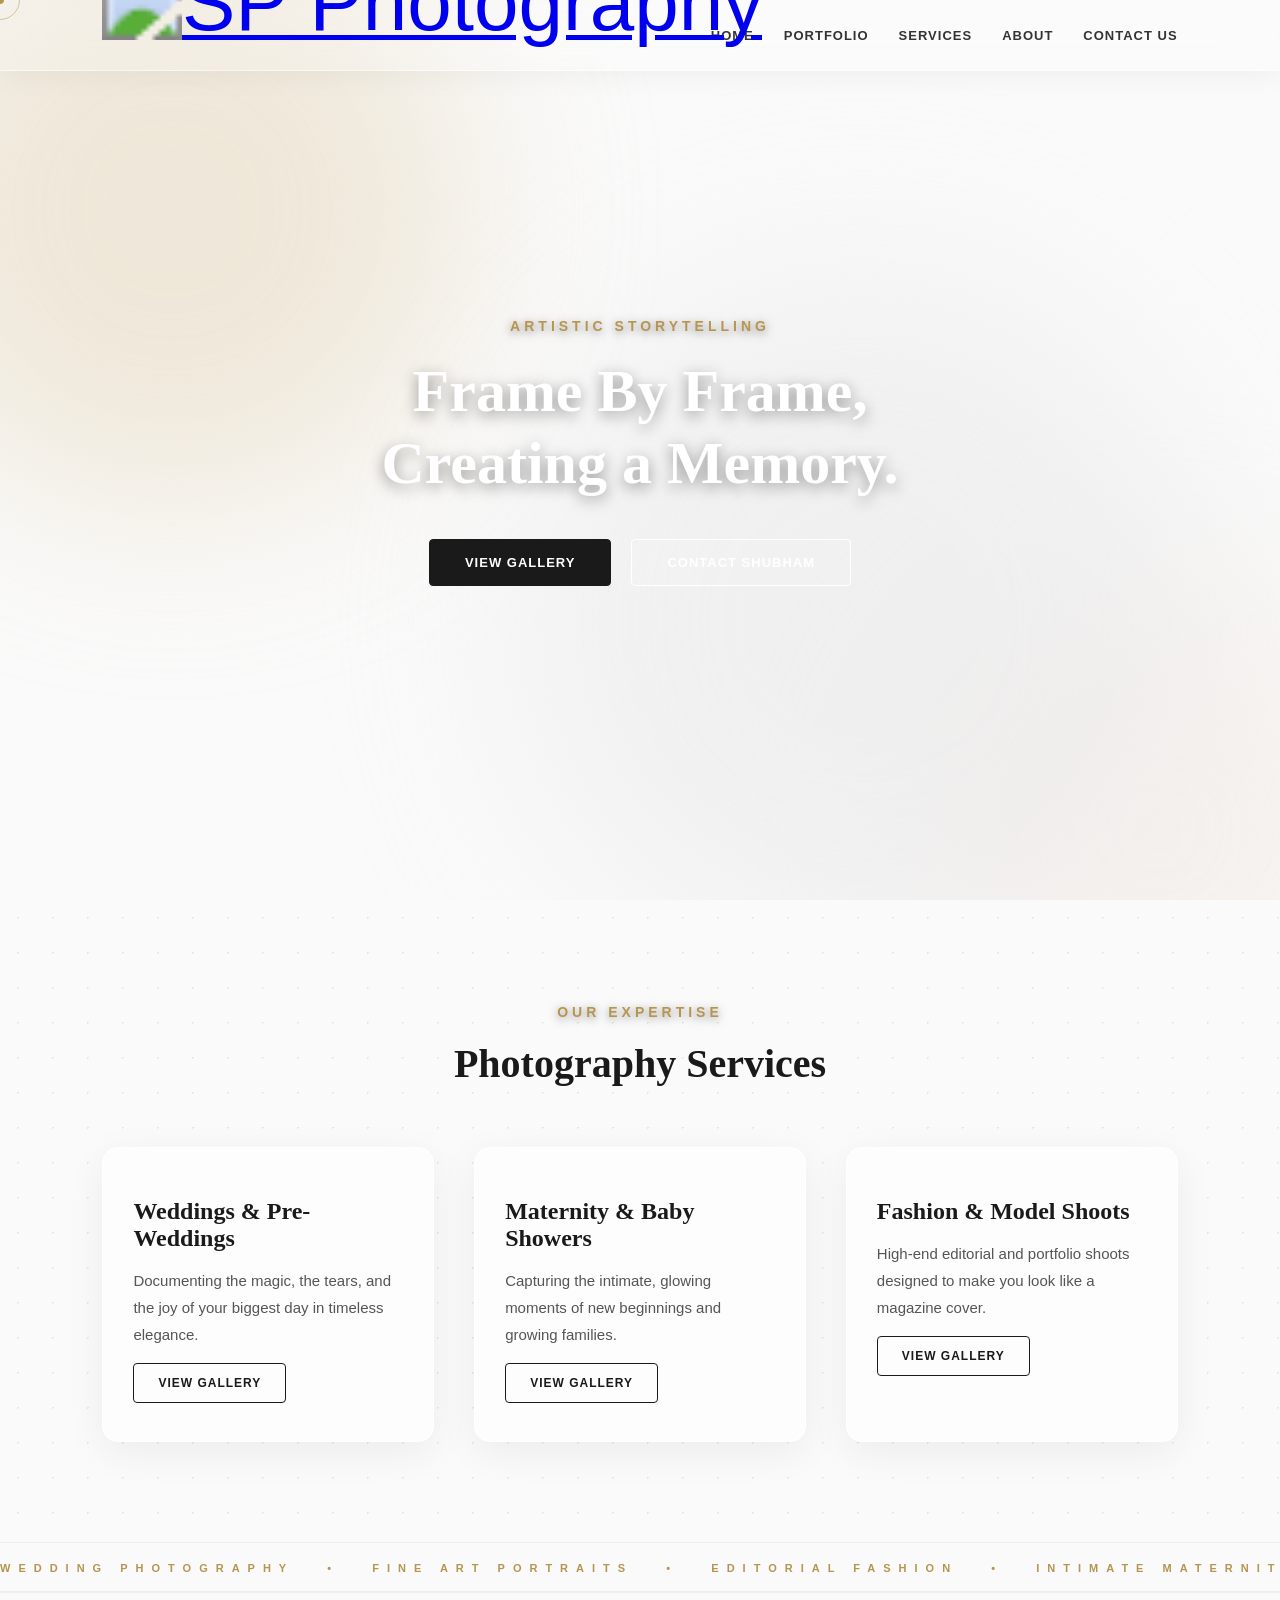
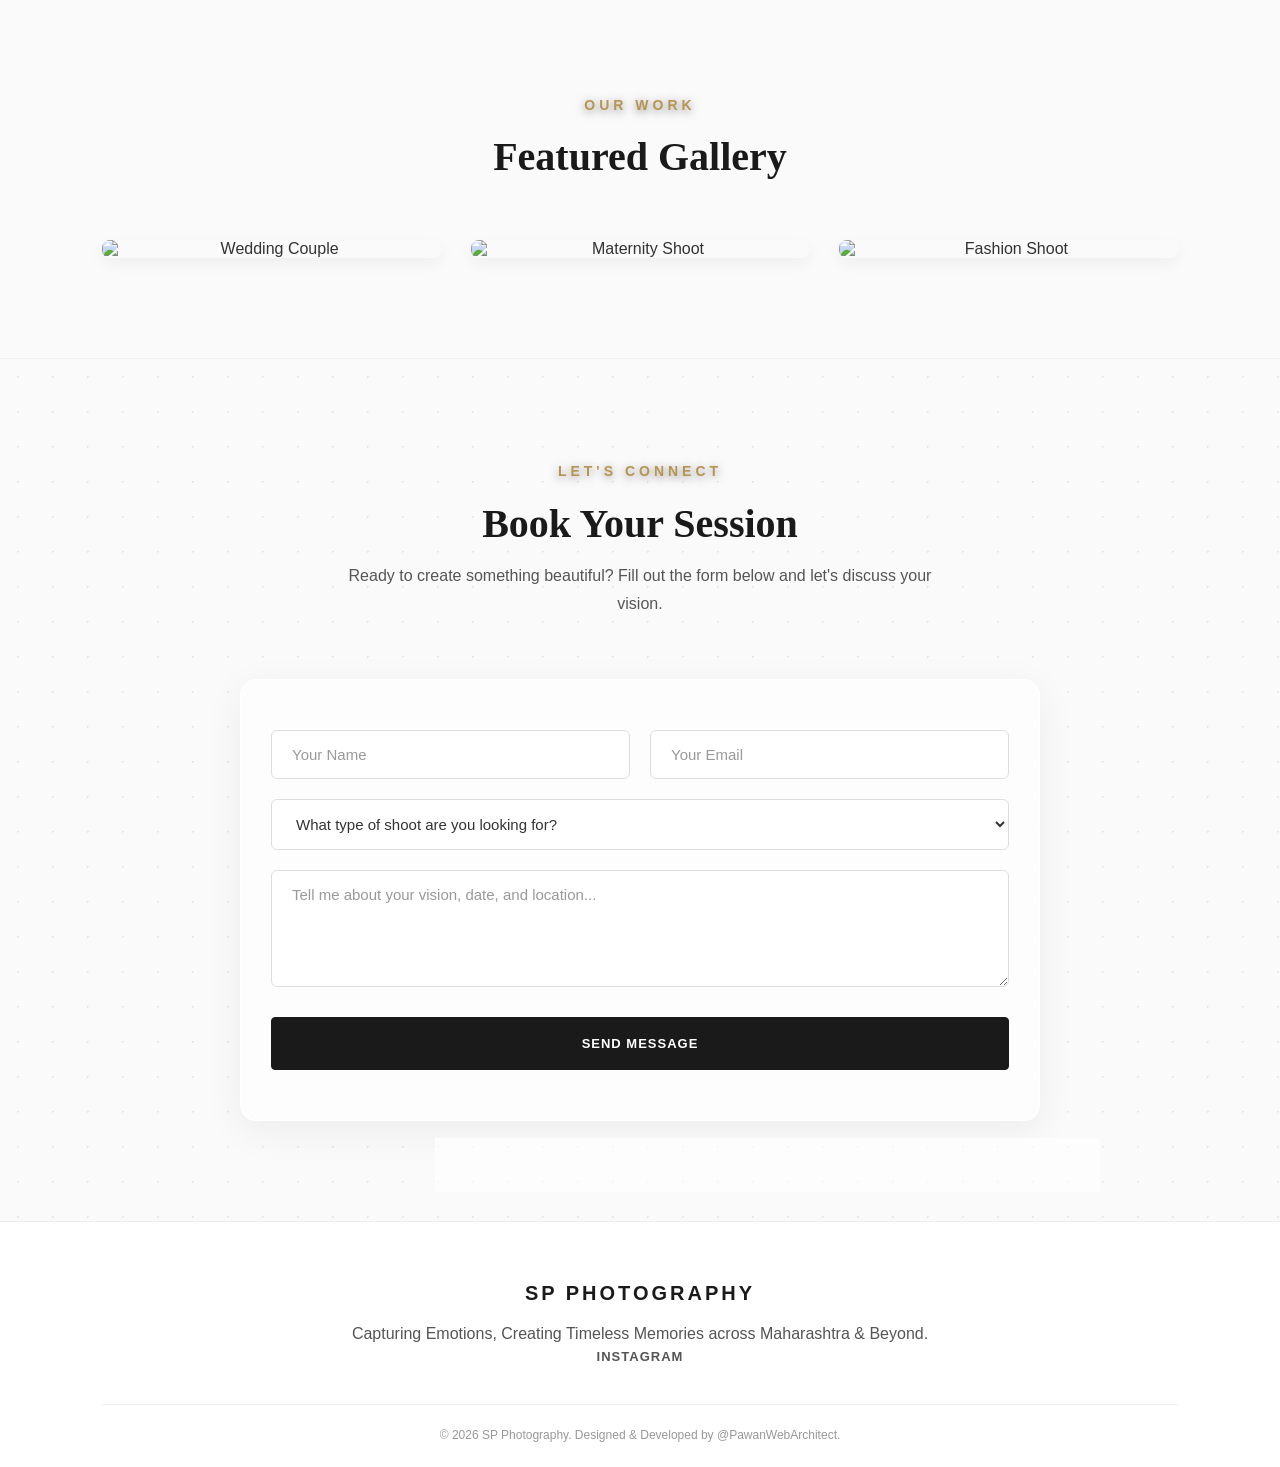
==== index.html @ e97553b1 "Add files via upload" ====
<!DOCTYPE html>
<html lang="en">
<head>
  <meta charset="UTF-8">
  <meta name="viewport" content="width=device-width, initial-scale=1.0">
  <title>SP Photography | Capturing Timeless Memories</title>

  
  <link rel="stylesheet" href="css/style.css">
</head>
<body>
    <div class="cursor-dot"></div>
    <div class="cursor-outline"></div>
    <div class="mesh-bg">
    <div class="blob color-1"></div>
    <div class="blob color-2"></div>
    <div class="blob color-3"></div>
  </div>
  <header class="hero-section">



    
<nav class="navbar">
      
      <a href="index.html" class="logo">
        <img src="/assets/images/hero/logo.png" alt="SP Photography" class="nav-logo">
      </a>

      <div class="hamburger">
        <span class="bar"></span>
        <span class="bar"></span>
        <span class="bar"></span>
      </div>
      <ul class="nav-links">
        <li><a href="#home">Home</a></li>
        <li><a href="/portfolio.html">Portfolio</a></li>
        <li><a href="#services">Services</a></li>
        <li><a href="/about.html">About</a></li>
        <li><a href="#contact" class="nav-contact-btn">Contact Us</a></li>
      </ul>
    </nav>

    <div class="hero-content">
      <p class="subtitle">Artistic Storytelling</p>
      <h1 class="hero-title">Frame By Frame,<br>Creating a Memory.</h1>
      <div class="hero-buttons">
        <a href="#portfolio" class="btn btn-primary">View Gallery</a>
        <a href="#contact" class="btn btn-outline">Contact Shubham</a>
      </div>
    </div>
  </header>
  <section id="services" class="services-section">
    <div class="section-heading">
      <p class="subtitle">Our Expertise</p>
      <h2>Photography Services</h2>
    </div>

    <div class="services-grid">
      <div class="glass-card service-card">
        <h3>Weddings & Pre-Weddings</h3>
        <p>Documenting the magic, the tears, and the joy of your biggest day in timeless elegance.</p>
        <a href="#portfolio" class="btn btn-outline small-btn">View Gallery</a>
      </div>

      <div class="glass-card service-card">
        <h3>Maternity & Baby Showers</h3>
        <p>Capturing the intimate, glowing moments of new beginnings and growing families.</p>
        <a href="#portfolio" class="btn btn-outline small-btn">View Gallery</a>
      </div>

      <div class="glass-card service-card">
        <h3>Fashion & Model Shoots</h3>
        <p>High-end editorial and portfolio shoots designed to make you look like a magazine cover.</p>
        <a href="#portfolio" class="btn btn-outline small-btn">View Gallery</a>
      </div>
    </div>
  </section>
  <div class="marquee-container">
    <div class="marquee-content">
      <span>WEDDING PHOTOGRAPHY &nbsp; • &nbsp; FINE ART PORTRAITS &nbsp; • &nbsp; EDITORIAL FASHION &nbsp; • &nbsp; INTIMATE MATERNITY &nbsp; • &nbsp; </span>
      <span>WEDDING PHOTOGRAPHY &nbsp; • &nbsp; FINE ART PORTRAITS &nbsp; • &nbsp; EDITORIAL FASHION &nbsp; • &nbsp; INTIMATE MATERNITY &nbsp; • &nbsp; </span>
    </div>
  </div>
  <section id="portfolio" class="portfolio-section">
    <div class="section-heading">
      <p class="subtitle">Our Work</p>
      <h2>Featured Gallery</h2>
    </div>

    <div class="masonry-grid">
      
      <div class="masonry-item">
        <img src="/assets/images/weddings/77.webp" alt="Wedding Couple">
        <div class="glass-overlay"><span>Weddings</span></div>
      </div>

      <div class="masonry-item">
        <img src="assets/images/maternity/15.webp" alt="Maternity Shoot">
        <div class="glass-overlay"><span>Maternity</span></div>
      </div>

      <div class="masonry-item">
        <img src="assets/images/models/213.webp" alt="Fashion Shoot">
        <div class="glass-overlay"><span>Fashion</span></div>
      </div>
      
      </div>
  </section>
  <section id="contact" class="contact-section">
    <div class="section-heading">
      <p class="subtitle">Let's Connect</p>
      <h2>Book Your Session</h2>
      <p style="text-align: center; max-width: 600px; margin: 0 auto 40px auto;">
        Ready to create something beautiful? Fill out the form below and let's discuss your vision.
      </p>
    </div>

    <div class="contact-container glass-card">
      <form action="#" class="contact-form">
        <div class="input-group">
          <input type="text" placeholder="Your Name" required>
          <input type="email" placeholder="Your Email" required>
        </div>
        
        <select required class="custom-select">
          <option value="" disabled selected>What type of shoot are you looking for?</option>
          <option value="wedding">Wedding / Pre-Wedding</option>
          <option value="maternity">Maternity / Baby Shower</option>
          <option value="fashion">Fashion / Modeling</option>
          <option value="other">Other Event</option>
        </select>
        
        <textarea rows="5" placeholder="Tell me about your vision, date, and location..." required></textarea>
        
        <button type="submit" class="btn btn-primary submit-btn">Send Message</button>
      </form>
    </div>
  </section>
  <footer class="footer">
    <div class="footer-content">
      <div class="footer-logo">SP PHOTOGRAPHY</div>
      <p>Capturing Emotions, Creating Timeless Memories across Maharashtra & Beyond.</p>
      
      <div class="social-links">
        <a href="https://www.instagram.com/_s.p_photography_films/" target="_blank">Instagram</a>

      </div>
    </div>
    <div class="footer-bottom">
      <p>&copy; 2026 SP Photography. Designed & Developed by @PawanWebArchitect.</p>
    </div>
  </footer>
  <script src="js/script.js"></script>

</body>
</html>
---- css/style.css ----
/* --- OFFLINE FONTS --- */
@font-face {
  font-family: 'Montserrat';
  src: url('/assets/fonts/Montserrat-Regular.ttf') format('truetype');
  font-weight: 400; font-style: normal; font-display: swap; 
}
@font-face {
  font-family: 'Montserrat';
  src: url('/assets/fonts/Montserrat-Bold.ttf') format('truetype');
  font-weight: 700; font-style: normal; font-display: swap;
}
@font-face {
  font-family: 'Playfair Display';
  src: url('/assets/fonts/PlayfairDisplay-Bold.ttf') format('truetype');
  font-weight: 700; font-style: normal; font-display: swap;
}

/* =========================================
   BASE STYLES & TYPOGRAPHY
========================================= */
* {
  margin: 0;
  padding: 0;
  box-sizing: border-box;
  font-family: 'Montserrat', sans-serif;
}

body {
  background-color: #FAFAFA; /* Soft off-white background */
  color: #333; /* Elegant charcoal text */
}

h1, h2, h3 {
  font-family: 'Playfair Display', serif;
  font-weight: 700;
  color: #1a1a1a;
}

p {
  font-size: 16px;
  line-height: 1.8;
  color: #555;
}

.subtitle {
  font-size: 14px;
  letter-spacing: 4px;
  margin-bottom: 15px;
  text-transform: uppercase;
  color: #B59551; /* Elegant muted gold */
  font-weight: 700;
  text-shadow: 0 2px 10px rgba(0,0,0,0.5);
}

/* =========================================
   HERO SECTION
========================================= */
.hero-section {
  position: relative;
  height: 100vh;
  width: 100%;
  background: url('/assets/images/hero/16.webp') center/cover no-repeat;
  display: flex;
  flex-direction: column;
} 




.hero-content {
  flex: 1;
  display: flex;
  flex-direction: column;
  justify-content: center;
  align-items: center;
  text-align: center;
  color: #fff; /* White text looks best over the photo */
  padding: 0 20px;
}

.hero-title {
  font-size: 60px;
  line-height: 1.2;
  margin-bottom: 40px;
  color: #fff;
  /* Added a soft shadow so the text is readable even without a dark background */
  text-shadow: 0 4px 15px rgba(0,0,0,0.4); 
}
/* --- LIGHT NAVIGATION BAR --- */
/* The Navbar Glass */
.navbar {
  position: fixed;
  top: 0; width: 100%;
  display: flex; justify-content: space-between; align-items: center;
  padding: 20px 8%; z-index: 1000;
  
  /* Super Transparent Liquid Glass */
  background: rgba(255, 255, 255, 0.2); 
  backdrop-filter: blur(25px); 
  -webkit-backdrop-filter: blur(25px); 
  border-bottom: 1px solid rgba(255, 255, 255, 0.6); 
  box-shadow: 0 4px 30px rgba(0, 0, 0, 0.05);
  transition: 0.4s ease;
}

.logo {
  display: flex;
  align-items: center;
}

/* =========================================
   THE LOGO SCALING HACK
========================================= */
.nav-logo {
  height: 30px; /* Keep this small so the navbar stays thin! */
  width: auto;
  display: block;
  
  /* THE MAGIC SIZING TRICK */
  transform: scale(5.0); /* Change this number (1.2, 1.8, 2.0) to make it massive! */
  transform-origin: left center; /* Keeps it locked to the left edge so it doesn't crash into your menu */
}
.nav-links {
  list-style: none;
  display: flex;
  gap: 30px;
  align-items: center;
}

.nav-links a {
  color: #333;
  text-decoration: none;
  font-size: 13px;
  text-transform: uppercase;
  letter-spacing: 1px;
  font-weight: 700;
  transition: 0.3s ease;
}

.nav-links a:hover {
  color: #B59551;
}

/* --- BUTTONS --- */
.hero-buttons { display: flex; gap: 20px; }

.btn {
  padding: 15px 35px;
  font-size: 13px;
  text-transform: uppercase;
  letter-spacing: 1px;
  font-weight: 700;
  text-decoration: none;
  border-radius: 4px;
  transition: all 0.3s ease;
  cursor: pointer;
}

.btn-primary {
  background: #1a1a1a;
  color: #fff;
  border: 1px solid #1a1a1a;
}

.btn-primary:hover {
  background: #B59551;
  border-color: #B59551;
  color: #fff;
}

.btn-outline {
  background: rgba(255,255,255,0.1);
  color: #fff;
  border: 1px solid #fff;
}

.btn-outline:hover {
  background: #fff;
  color: #1a1a1a;
}

/* =========================================
   SERVICES SECTION (Light Glass)
========================================= */
.services-section {
  padding: 100px 8%;
  text-align: center;
  
 background-color: transparent; 
  
  /* 2. We keep the gold dot grid for that premium texture over the blobs! */
  background-image: radial-gradient(rgba(181, 149, 81, 0.2) 1px, transparent 1px);
  background-size: 35px 35px; 
  position: relative;
}

.section-heading { margin-bottom: 60px; }
.section-heading h2 { font-size: 40px; margin-bottom: 15px; }

.services-grid {
  display: grid;
  grid-template-columns: repeat(auto-fit, minmax(300px, 1fr));
  gap: 40px;
  max-width: 1200px;
  margin: 0 auto;
}

/* Light Frosted Glass Cards */
/* =========================================
   ENHANCED LIQUID GLASS CARDS
========================================= */
.glass-card {
  /* Brighter white to stand out against the dot pattern */
  background: rgba(255, 255, 255, 0.6); 
  backdrop-filter: blur(20px); 
  -webkit-backdrop-filter: blur(20px);
  border: 1px solid rgba(255, 255, 255, 1); 
  border-radius: 16px;
  padding: 50px 30px;
  /* Slightly stronger shadow so they look like they are floating higher */
  box-shadow: 0 10px 40px rgba(0, 0, 0, 0.06); 
  transition: transform 0.4s ease, box-shadow 0.4s ease;
  text-align: left;
}

.glass-card:hover {
  transform: translateY(-10px); 
  box-shadow: 0 20px 50px rgba(181, 149, 81, 0.15); /* Soft gold shadow on hover! */
  background: rgba(255, 255, 255, 0.8); 
}

.glass-card:hover {
  transform: translateY(-10px); 
  box-shadow: 0 15px 40px 0 rgba(31, 38, 135, 0.12);
  background: rgba(255, 255, 255, 0.45); 
}

.service-card h3 { font-size: 24px; margin-bottom: 15px; }
.service-card p { margin-bottom: 25px; font-size: 15px; }

/* Invert the button for the light cards */
.small-btn {
  padding: 12px 24px;
  font-size: 12px;
  color: #1a1a1a;
  border: 1px solid #1a1a1a;
}
.small-btn:hover { background: #1a1a1a; color: #fff; }

/* =========================================
   PORTFOLIO MASONRY GALLERY (Editorial Style)
========================================= */
.portfolio-section {
  padding: 100px 8%;
  background: transparent; 
  text-align: center;
  border-top: 1px solid rgba(0,0,0,0.04);
  border-bottom: 1px solid rgba(0,0,0,0.04);
}

.masonry-grid {
  column-count: 3; 
  column-gap: 25px; /* Slightly wider gap for the editorial look */
  max-width: 1200px;
  margin: 0 auto;
}

.masonry-item {
  break-inside: avoid; 
  margin-bottom: 40px; /* Bigger margin to fit the new text below */
  position: relative;
  cursor: pointer;
}

/* The box holding the image */
.image-wrapper {
  position: relative;
  border-radius: 8px;
  overflow: hidden;
  box-shadow: 0 5px 15px rgba(0,0,0,0.05);
}

.image-wrapper img {
  width: 100%;
  height: auto;
  display: block;
  transition: transform 0.6s ease;
}

/* Ensures offline videos fit perfectly inside the grid cards */
.portfolio-video {
  width: 100%;
  height: auto; /* Keeps the aspect ratio perfect */
  display: block;
  border-radius: 8px; /* Matches the rounded corners of your photos */
}
/* Keep the glass effect on the photo when hovering */
.glass-overlay {
  position: absolute; top: 0; left: 0; width: 100%; height: 100%;
  background: rgba(255, 255, 255, 0.4); /* Faint white flash */
  backdrop-filter: blur(5px);
  opacity: 0; transition: all 0.4s ease;
}

.masonry-item:hover .image-wrapper img { transform: scale(1.05); }
.masonry-item:hover .glass-overlay { opacity: 1; }

/* THE NEW EDITORIAL LABELS */
.gallery-label {
  padding: 15px 5px 5px 5px;
  text-align: left; /* Aligns text cleanly to the left of the image */
}

.gallery-label h4 {
  font-family: 'Montserrat', sans-serif;
  font-size: 13px;
  font-weight: 700;
  text-transform: uppercase;
  letter-spacing: 2px;
  color: #1a1a1a;
  margin-bottom: 4px;
}

.gallery-label p {
  font-family: 'Montserrat', sans-serif;
  font-size: 10px; /* The small font you requested! */
  font-weight: 700;
  text-transform: uppercase;
  letter-spacing: 1px;
  color: #B59551; /* Elegant Gold */
  transition: color 0.3s ease;
}

/* Make the gold text turn dark when hovering over the whole item */
.masonry-item:hover .gallery-label p {
  color: #1a1a1a; 
}

/* =========================================
   CONTACT SECTION
========================================= */
 .contact-section {
  padding: 100px 8%;
  text-align: center;
  
  background-color: transparent; 
  
  /* 2. We keep the gold dot grid for that premium texture over the blobs! */
  background-image: radial-gradient(rgba(181, 149, 81, 0.2) 1px, transparent 1px);
  background-size: 35px 35px; 
  position: relative;
}

.contact-container {
  max-width: 800px;
  margin: 0 auto;
}

.contact-form { display: flex; flex-direction: column; gap: 20px; }
.input-group { display: flex; gap: 20px; }

input, select, textarea {
  width: 100%;
  padding: 15px 20px;
  background: #fff; 
  border: 1px solid #ddd;
  border-radius: 6px;
  color: #333;
  font-size: 15px;
  transition: all 0.3s ease;
  outline: none;
}

input::placeholder, textarea::placeholder { color: #999; }

input:focus, select:focus, textarea:focus {
  border-color: #B59551;
  box-shadow: 0 0 0 3px rgba(181, 149, 81, 0.1);
}

.submit-btn {
  margin-top: 10px;
  padding: 18px;
}

/* =========================================
   FOOTER SECTION
========================================= */
.footer {
  background: #FFFFFF; 
  text-align: center;
  padding: 60px 8% 20px;
  border-top: 1px solid #eee;
}

.footer-logo {
  font-family: 'Montserrat', sans-serif;
  font-size: 20px;
  font-weight: 700;
  letter-spacing: 3px;
  margin-bottom: 15px;
  color: #1a1a1a;
}

.social-links {
  display: flex; justify-content: center; gap: 30px; margin-bottom: 40px;
}
.social-links a { color: #555; text-decoration: none; font-size: 13px; font-weight: 700; text-transform: uppercase; letter-spacing: 1px; transition: 0.3s ease; }
.social-links a:hover { color: #B59551; }

.footer-bottom {
  border-top: 1px solid #eee;
  padding-top: 20px;
}
.footer-bottom p { font-size: 12px; color: #999; }

/* =========================================
   SCROLL REVEAL ANIMATIONS
========================================= */
.reveal-item {
  opacity: 0;
  transform: translateY(40px); 
  transition: all 0.8s cubic-bezier(0.25, 0.8, 0.25, 1); 
}
.reveal-item.active { opacity: 1; transform: translateY(0); }
/* =========================================
   CUSTOM AGENCY CURSOR
========================================= */
/* Hide the default mouse arrow completely */
body {
  cursor: none;
}

/* The tiny gold dot */
.cursor-dot {
  width: 8px;
  height: 8px;
  background-color: #B59551;
  position: fixed;
  top: 0; left: 0;
  transform: translate(-50%, -50%);
  border-radius: 50%;
  z-index: 9999;
  pointer-events: none; /* So it doesn't block clicks */
}

/* The trailing circle */
.cursor-outline {
  width: 40px;
  height: 40px;
  border: 1px solid rgba(181, 149, 81, 0.5);
  position: fixed;
  top: 0; left: 0;
  transform: translate(-50%, -50%);
  border-radius: 50%;
  z-index: 9999;
  pointer-events: none;
  transition: width 0.3s ease, height 0.3s ease, background-color 0.3s ease;
}

/* =========================================
   MINIMALIST LUXURY MARQUEE
========================================= */
.marquee-container {
  overflow: hidden;
  padding: 15px 0; /* Much thinner, elegant band */
  background: transparent; /* Let the liquid mesh show through! */
  border-top: 1px solid rgba(0,0,0,0.05);
  border-bottom: 1px solid rgba(0,0,0,0.05);
  display: flex;
  white-space: nowrap;
}

.marquee-content {
  display: inline-block;
  animation: marquee 35s linear infinite; /* Very slow, peaceful movement */
}

.marquee-content span {
  font-family: 'Montserrat', sans-serif;
  font-size: 11px; /* Tiny, elegant text */
  text-transform: uppercase;
  letter-spacing: 8px; /* Massive spacing for that luxury feel */
  margin-right: 50px;
  color: #B59551; /* Solid soft gold */
  font-weight: 700;
}

/* The continuous smooth scrolling animation */
@keyframes marquee {
  0% { transform: translateX(0); }
  100% { transform: translateX(-50%); }
}

/* =========================================
   ANIMATED LIQUID MESH BACKGROUND
========================================= */
.mesh-bg {
  position: fixed; /* Locks it to the screen */
  top: 0; left: 0;
  width: 100vw; height: 100vh;
  z-index: -1; /* Puts it behind the entire website */
  background: #FAFAFA; /* Base off-white */
  overflow: hidden;
}

.blob {
  position: absolute;
  border-radius: 50%;
  filter: blur(90px); /* THE MAGIC: Massive blur makes it look like liquid light */
  opacity: 0.6;
  animation: floatBlob 20s infinite alternate ease-in-out;
}

/* Soft Gold / Champagne */
.color-1 {
  width: 600px; height: 600px;
  background: #E8DCC4;
  top: -10%; left: -10%;
}

/* Warm Peach / Pearl */
.color-2 {
  width: 500px; height: 500px;
  background: #F4ECE6;
  bottom: -20%; right: -10%;
  animation-delay: -5s; /* Makes them move out of sync */
}

/* Very subtle cool gray to balance the warmth */
.color-3 {
  width: 700px; height: 700px;
  background: #EAEAEB;
  top: 30%; left: 40%;
  animation-delay: -10s;
}

/* The slow, elegant floating animation */
@keyframes floatBlob {
  0% { transform: translate(0px, 0px) scale(1); }
  33% { transform: translate(50px, -50px) scale(1.1); }
  66% { transform: translate(-30px, 30px) scale(0.9); }
  100% { transform: translate(0px, 0px) scale(1); }
}
/* =========================================
   INTERNAL PAGE HEADERS (For Portfolio & About)
========================================= */
.page-header {
  padding: 180px 8% 60px; /* Pushes the text down below the navbar */
  text-align: center;
  background: transparent;
}

.page-header h1 {
  font-size: 50px;
  margin-bottom: 15px;
}
/* =========================================
   PORTFOLIO FILTERS
========================================= */
.portfolio-filters {
  display: flex;
  justify-content: center;
  flex-wrap: wrap;
  gap: 15px;
  margin-bottom: 50px;
}

.filter-btn {
  padding: 10px 25px;
  background: rgba(255, 255, 255, 0.4);
  backdrop-filter: blur(10px);
  -webkit-backdrop-filter: blur(10px);
  border: 1px solid rgba(0, 0, 0, 0.1);
  border-radius: 30px; /* Pill shape */
  font-family: 'Montserrat', sans-serif;
  font-size: 13px;
  font-weight: 700;
  text-transform: uppercase;
  letter-spacing: 1px;
  color: #555;
  cursor: pointer;
  transition: all 0.3s ease;
}

.filter-btn:hover, .filter-btn.active {
  background: #1a1a1a;
  color: #fff;
  border-color: #1a1a1a;
  box-shadow: 0 5px 15px rgba(0,0,0,0.1);
}

/* Hide animation for filtered items */
.masonry-item.hide {
  display: none;
}

/* =========================================
   CINEMATIC LIGHTBOX
========================================= */
.lightbox {
  position: fixed;
  top: 0; left: 0;
  width: 100%; height: 100%;
  background: rgba(10, 10, 10, 0.95); /* Deep dark background */
  backdrop-filter: blur(25px);
  -webkit-backdrop-filter: blur(25px);
  display: flex;
  justify-content: center;
  align-items: center;
  z-index: 99999;
  opacity: 0;
  pointer-events: none;
  transition: opacity 0.4s ease;
}

.lightbox.active {
  opacity: 1;
  pointer-events: all;
}

.lightbox-img {
  max-width: 90%;
  max-height: 90%;
  border-radius: 8px;
  box-shadow: 0 20px 60px rgba(0,0,0,0.5);
  transform: scale(0.95);
  transition: transform 0.4s cubic-bezier(0.25, 0.8, 0.25, 1);
}

.lightbox.active .lightbox-img {
  transform: scale(1); /* Pops slightly when opened */
}

.lightbox-close {
  position: absolute;
  top: 30px; right: 40px;
  font-size: 50px;
  color: #fff;
  cursor: pointer;
  transition: color 0.3s ease;
}

.lightbox-close:hover {
  color: #B59551;
}
/* =========================================
   ABOUT PAGE LAYOUT
========================================= */
.about-section {
  padding: 20px 8% 120px;
  max-width: 1200px;
  margin: 0 auto;
}

.about-layout {
  display: flex;
  align-items: center;
  gap: 60px; /* Space between the photo and the glass card */
}

/* The Photo Side */
.about-image {
  flex: 1; /* Takes up half the space */
  border-radius: 16px;
  overflow: hidden;
  box-shadow: 0 20px 50px rgba(0,0,0,0.1);
  position: relative;
}

.about-image img {
  width: 100%;
  height: 100%;
  object-fit: cover;
  display: block;
}

/* The Glass Card Side */
.about-text {
  flex: 1.2; /* Takes up slightly more than half */
  padding: 60px 50px;
}

.about-text h2 {
  font-size: 36px;
  margin-bottom: 25px;
}

.about-list {
  list-style: none;
}

.about-list li {
  font-family: 'Montserrat', sans-serif;
  font-size: 14px;
  font-weight: 700;
  color: #333;
  margin-bottom: 10px;
  display: flex;
  align-items: center;
}

/* Adds a little gold bullet point */
.about-list li::before {
  content: '';
  display: inline-block;
  width: 8px;
  height: 8px;
  background-color: #B59551;
  border-radius: 50%;
  margin-right: 15px;
}


/* =========================================
   PORTFOLIO MASONRY GALLERY
========================================= */
/* =========================================
   ALTERNATING BACKGROUND (Portfolio)
========================================= */
.portfolio-section {
padding: 100px 8%;
  background: transparent; /* Pure transparency for the blobs */
  text-align: center;
  border-top: 1px solid rgba(0,0,0,0.04);
  border-bottom: 1px solid rgba(0,0,0,0.04);
}

.masonry-grid {
  column-count: 3; 
  column-gap: 20px;
  max-width: 1200px;
  margin: 0 auto;
}

.masonry-item {
  break-inside: avoid; 
  margin-bottom: 20px;
  position: relative;
  border-radius: 8px;
  overflow: hidden;
  cursor: pointer;
  box-shadow: 0 5px 15px rgba(0,0,0,0.05);
}

.masonry-item img {
  width: 100%;
  height: auto;
  display: block;
  transition: transform 0.6s ease;
}

.glass-overlay {
  position: absolute;
  top: 0; left: 0; width: 100%; height: 100%;
  background: rgba(255, 255, 255, 0.85); /* Bright white glass on hover */
  backdrop-filter: blur(5px);
  display: flex;
  justify-content: center;
  align-items: center;
  opacity: 0;
  transition: all 0.4s ease;
}

.glass-overlay span {
  color: #1a1a1a; 
  font-weight: 700;
  font-size: 18px;
  text-transform: uppercase;
  letter-spacing: 3px;
  transform: translateY(20px);
  transition: transform 0.4s ease;
}

.masonry-item:hover img { transform: scale(1.05); }
.masonry-item:hover .glass-overlay { opacity: 1; }
.masonry-item:hover .glass-overlay span { transform: translateY(0); }


/* =========================================
   CINEMATOGRAPHY VIDEO GRID
========================================= */
.video-section {
  padding: 100px 8%;
  background: transparent;
  text-align: center;
}

.video-grid {
  display: grid;
  grid-template-columns: repeat(2, 1fr); /* 2 videos side-by-side on PC */
  gap: 40px;
  max-width: 1200px;
  margin: 0 auto;
}

/* The Magic 16:9 Responsive Box */
.video-wrapper {
  position: relative;
  padding-bottom: 56.25%; /* Mathematical ratio for 16:9 widescreen */
  height: 0;
  overflow: hidden;
  padding-top: 0; /* Overrides the glass-card padding so the video fills the box */
}

.video-wrapper iframe {
  position: absolute;
  top: 0; left: 0;
  width: 100%; height: 100%;
  border-radius: 8px; /* Smooth corners inside the glass card */
}


/* =========================================
   SILENT HERO VIDEO
========================================= */



/* =========================================
   MOBILE OPTIMIZATION
========================================= */
.hamburger { display: none; cursor: pointer; }
.hamburger .bar {
  display: block; width: 25px; height: 3px; margin: 5px auto;
  background-color: #1a1a1a; /* Dark lines for light navbar */
  transition: all 0.3s ease;
}

@media (max-width: 768px) {
  .hero-section { height: 60vh; min-height: 450px; background-position: center center; }
  .hero-title { font-size: 36px; margin-bottom: 20px; }
  .section-heading h2 { font-size: 32px; }
  
  .navbar { padding: 15px 5%; }
  .services-section, .portfolio-section, .contact-section { padding: 60px 5%; }
  
  .hamburger { display: block; }
  .nav-links {
    position: absolute; top: -1000px; left: 0; width: 100%;
    background: rgba(255, 255, 255, 0.98); /* Light glass menu */
    backdrop-filter: blur(15px);
    flex-direction: column; padding: 30px 0;
    box-shadow: 0 10px 20px rgba(0,0,0,0.05);
    transition: 0.4s ease;
  }
  .nav-links li { margin: 15px 0; }
  .nav-links.active { top: 100%; }

  .hero-buttons { flex-direction: column; width: 100%; max-width: 250px; }
  .btn { width: 100%; }
  .input-group { flex-direction: column; }
  .glass-card { padding: 30px 20px; }
  .about-layout { flex-direction: column; }
}

/* =========================================
   THE BULLETPROOF CSS GRID GALLERY
========================================= */

/* 1. DESKTOP VIEW (Always 3 Perfect Columns, Left-to-Right) */
.masonry-grid {
  display: grid !important;
  grid-template-columns: repeat(3, 1fr) !important; /* 3 equal columns */
  gap: 30px !important; /* Perfect spacing between rows AND columns */
  max-width: 1200px;
  margin: 0 auto;
  align-items: start;
}

.masonry-item {
  position: relative;
  cursor: pointer;
  margin-bottom: 0 !important; 
}

/* 2. TABLET VIEW (Max Width 768px: Snaps to 2 Columns) */
@media (max-width: 768px) {
  .masonry-grid {
    grid-template-columns: repeat(2, 1fr) !important;
    gap: 20px !important;
  }
  .video-grid {
    grid-template-columns: 1fr; /* Stacks videos on top of each other on phones */
  }
}

/* 3. MOBILE VIEW (Max Width 480px: Stays 2 Columns) */
@media (max-width: 480px) {
  .masonry-grid {
    grid-template-columns: repeat(1, 1fr) !important;
    gap: 15px !important;
  }
}
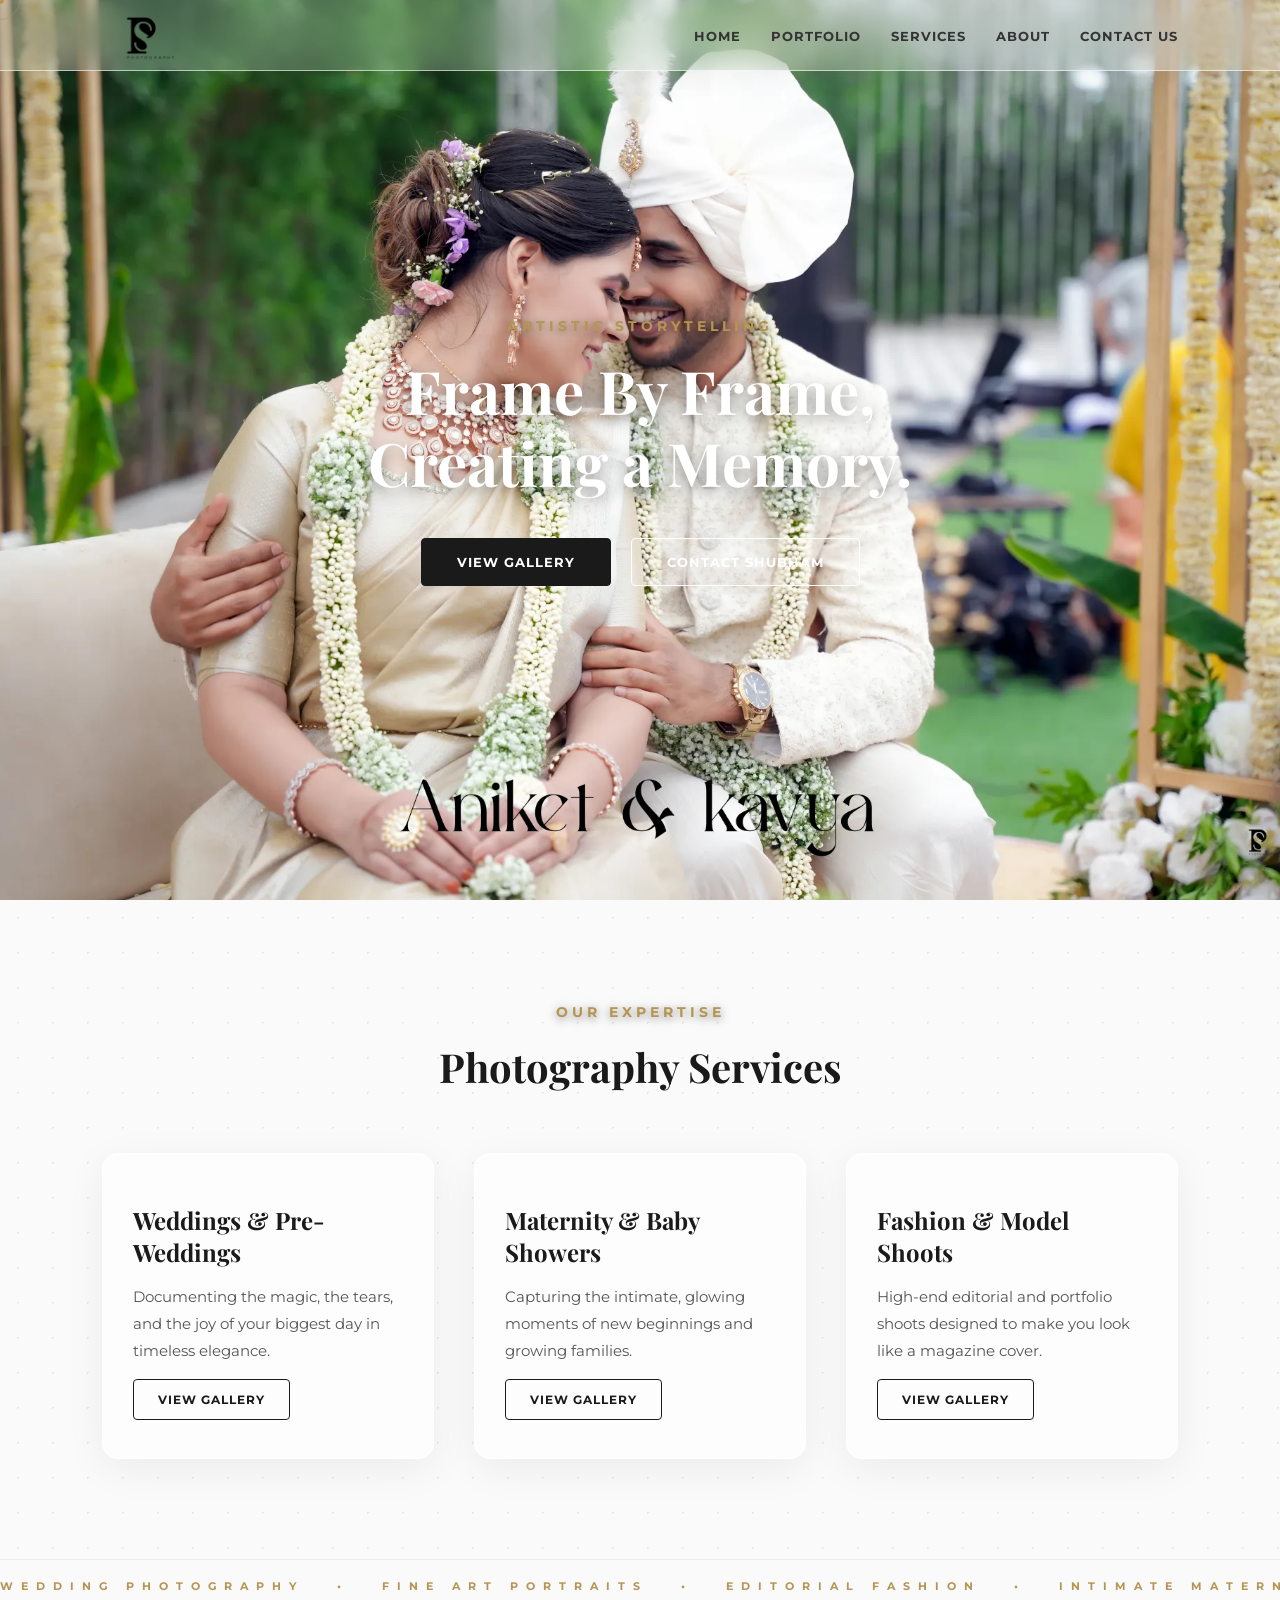
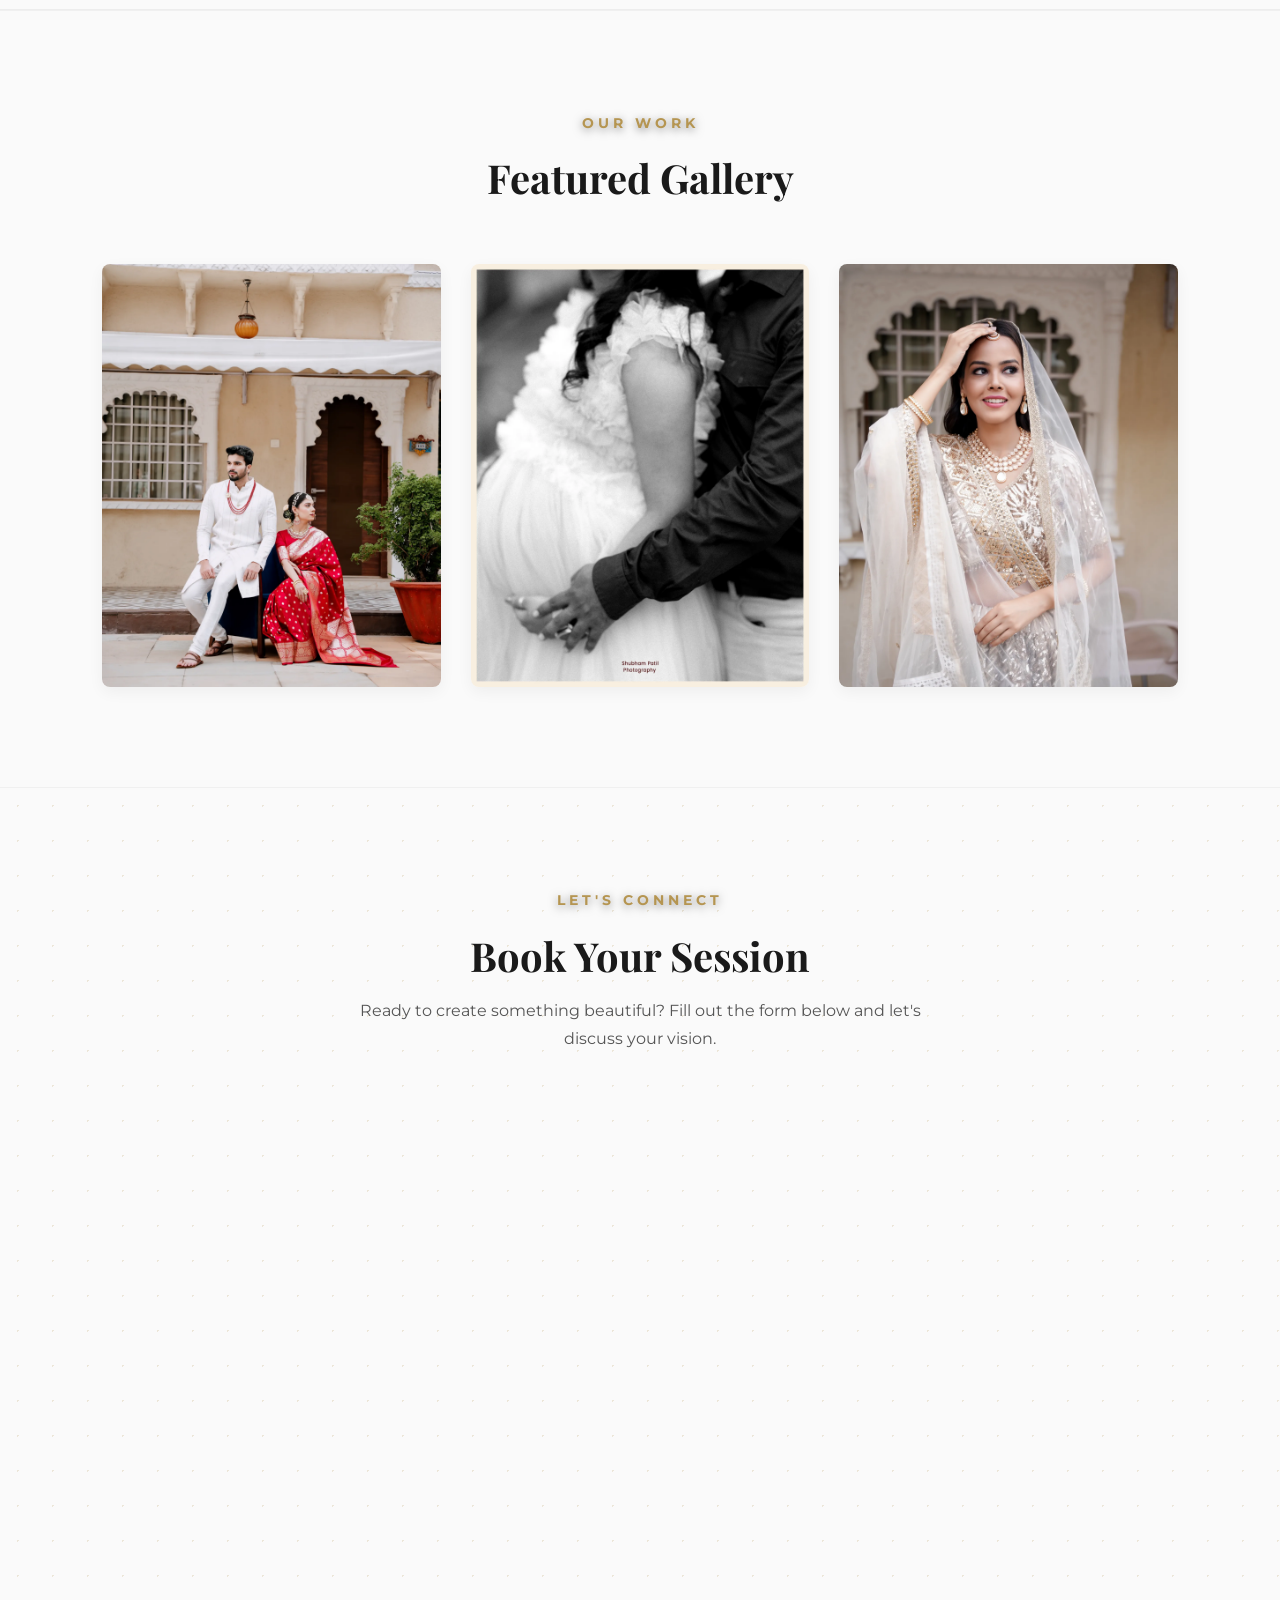
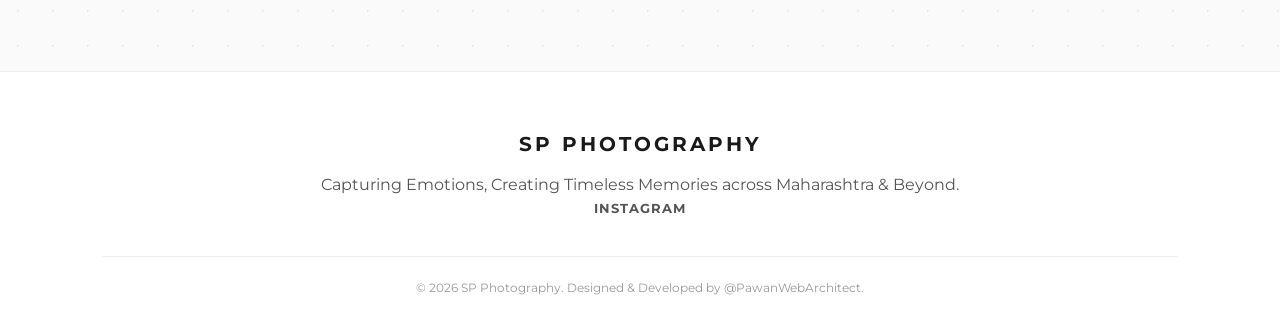
==== commit d5fdee30: "index.html" ====
--- a/index.html
+++ b/index.html
@@ -24,7 +24,7 @@
 <nav class="navbar">
       
       <a href="index.html" class="logo">
-        <img src="/assets/images/hero/logo.png" alt="SP Photography" class="nav-logo">
+        <img src="assets/images/hero/logo.png" alt="SP Photography" class="nav-logo">
       </a>
 
       <div class="hamburger">
@@ -34,9 +34,9 @@
       </div>
       <ul class="nav-links">
         <li><a href="#home">Home</a></li>
-        <li><a href="/portfolio.html">Portfolio</a></li>
+        <li><a href="portfolio.html">Portfolio</a></li>
         <li><a href="#services">Services</a></li>
-        <li><a href="/about.html">About</a></li>
+        <li><a href="about.html">About</a></li>
         <li><a href="#contact" class="nav-contact-btn">Contact Us</a></li>
       </ul>
     </nav>
@@ -91,7 +91,7 @@
     <div class="masonry-grid">
       
       <div class="masonry-item">
-        <img src="/assets/images/weddings/77.webp" alt="Wedding Couple">
+        <img src="assets/images/weddings/77.webp" alt="Wedding Couple">
         <div class="glass-overlay"><span>Weddings</span></div>
       </div>
 
@@ -154,4 +154,4 @@
   <script src="js/script.js"></script>
 
 </body>
-</html>+</html>
